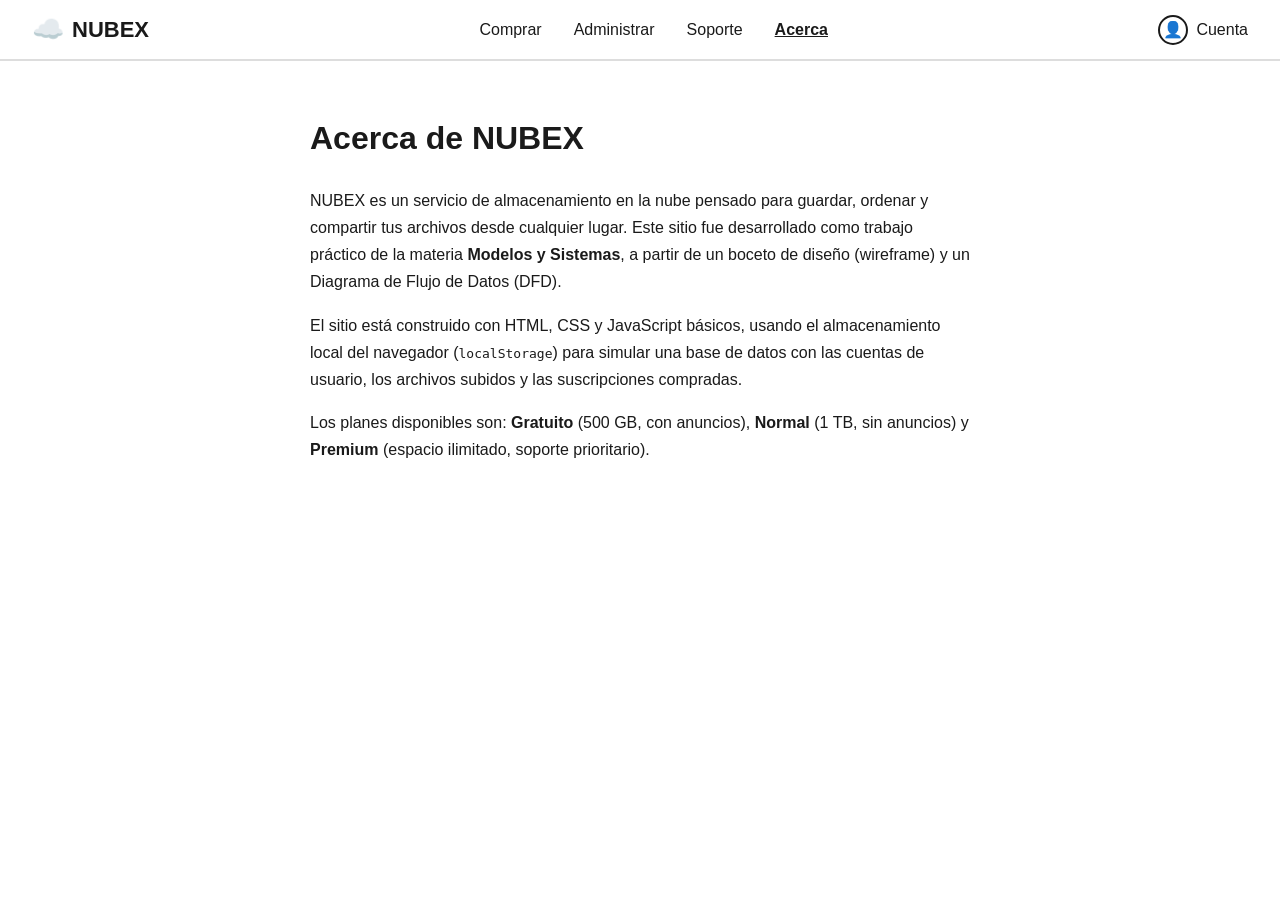
==== acerca.html @ f7675091 "Add files via upload" ====
<!DOCTYPE html>
<html lang="es">
<head>
  <meta charset="UTF-8">
  <title>NUBEX - Acerca de</title>
  <link rel="stylesheet" href="estilos.css">
</head>
<body>

  <div class="navbar">
    <a href="index.html" class="navbar-logo">
      <span class="icono-nube">☁️</span> NUBEX
    </a>
    <div class="navbar-links">
      <a href="comprar.html">Comprar</a>
      <a href="administrar.html">Administrar</a>
      <a href="soporte.html">Soporte</a>
      <a href="acerca.html" class="activo">Acerca</a>
    </div>
    <a href="login.html" class="navbar-cuenta">
      <span class="icono-usuario">👤</span> Cuenta
    </a>
  </div>

  <div class="acerca-contenedor">
    <h1>Acerca de NUBEX</h1>
    <p>
      NUBEX es un servicio de almacenamiento en la nube pensado para guardar,
      ordenar y compartir tus archivos desde cualquier lugar. Este sitio fue
      desarrollado como trabajo práctico de la materia <strong>Modelos y
      Sistemas</strong>, a partir de un boceto de diseño (wireframe) y un
      Diagrama de Flujo de Datos (DFD).
    </p>
    <p>
      El sitio está construido con HTML, CSS y JavaScript básicos, usando el
      almacenamiento local del navegador (<code>localStorage</code>) para
      simular una base de datos con las cuentas de usuario, los archivos
      subidos y las suscripciones compradas.
    </p>
    <p>
      Los planes disponibles son: <strong>Gratuito</strong> (500 GB, con
      anuncios), <strong>Normal</strong> (1 TB, sin anuncios) y
      <strong>Premium</strong> (espacio ilimitado, soporte prioritario).
    </p>
  </div>

  <script src="script.js"></script>
</body>
</html>
---- estilos.css ----
/* ==========================================================
   ESTILOS.CSS - Hoja de estilos de NUBEX
   ==========================================================
   Esta es la UNICA hoja de estilos, la usan todas las paginas.
   Arriba de todo estan las VARIABLES DE COLOR: si querés
   cambiar el color de fondo, de los bordes o de los botones
   de TODO el sitio, solo tenés que cambiar los valores aca. */

:root {
  /* --- Paleta de colores (variables CSS) --- */
  --color-fondo: #ffffff;          /* Fondo general de las paginas */
  --color-texto: #1a1a1a;          /* Color del texto principal */
  --color-borde: #1a1a1a;          /* Color de los bordes tipo "boceto" */
  --color-gris-suave: #f5f5f5;     /* Fondo suave para el menu lateral */
  --color-gris-linea: #dddddd;     /* Lineas divisorias suaves */
  --color-acento: #2f80ed;         /* Color de acento (links / foco) */
  --color-exito: #1e8e3e;          /* Verde para mensajes de exito */
  --color-error: #d93025;          /* Rojo para mensajes de error */

  /* --- Tipografia --- */
  --fuente-principal: 'Segoe UI', Arial, sans-serif;

  /* --- Bordes y espaciados reutilizables --- */
  --radio-borde: 10px;
  --grosor-borde: 2px;
}

/* Reset simple: hace que padding y border no sumen al tamaño total */
* {
  box-sizing: border-box;
}

body {
  margin: 0;
  font-family: var(--fuente-principal);
  background-color: var(--color-fondo);
  color: var(--color-texto);
}

a {
  color: inherit;
  text-decoration: none;
}

/* ==========================================================
   BARRA DE NAVEGACION SUPERIOR (se repite en varias paginas)
   ========================================================== */
.navbar {
  display: flex;
  align-items: center;
  justify-content: space-between;
  padding: 14px 32px;
  border-bottom: var(--grosor-borde) solid var(--color-gris-linea);
}

.navbar-logo {
  display: flex;
  align-items: center;
  gap: 8px;
  font-size: 22px;
  font-weight: bold;
}

.navbar-logo .icono-nube {
  font-size: 26px;
}

.navbar-links {
  display: flex;
  gap: 32px;
  font-size: 16px;
}

.navbar-links a.activo {
  font-weight: bold;
  text-decoration: underline;
}

.navbar-cuenta {
  display: flex;
  align-items: center;
  gap: 8px;
  font-size: 16px;
}

.navbar-cuenta .icono-usuario {
  border: var(--grosor-borde) solid var(--color-borde);
  border-radius: 50%;
  width: 30px;
  height: 30px;
  display: flex;
  align-items: center;
  justify-content: center;
}

/* ==========================================================
   PAGINA DE INICIO (index.html)
   ========================================================== */
.inicio-contenedor {
  display: flex;
  flex-direction: column;
  align-items: center;
  justify-content: center;
  text-align: center;
  padding: 60px 20px;
}

.inicio-nube {
  font-size: 110px;
  line-height: 1;
  margin-bottom: 10px;
}

.inicio-titulo {
  font-size: 64px;
  font-weight: 900;
  letter-spacing: 2px;
  margin: 10px 0 30px 0;
}

.inicio-botones {
  display: flex;
  gap: 18px;
  flex-wrap: wrap;
  justify-content: center;
}

/* ==========================================================
   BOTONES Y TARJETAS (estilo "boceto": bordes redondeados finos)
   ========================================================== */
.boton {
  border: var(--grosor-borde) solid var(--color-borde);
  border-radius: var(--radio-borde);
  background-color: var(--color-fondo);
  color: var(--color-texto);
  padding: 14px 26px;
  font-size: 16px;
  font-weight: bold;
  cursor: pointer;
  font-family: var(--fuente-principal);
}

.boton:hover {
  background-color: var(--color-gris-suave);
}

.boton-primario {
  background-color: var(--color-texto);
  color: var(--color-fondo);
  border-color: var(--color-texto);
}

.boton-primario:hover {
  opacity: 0.85;
}

.boton-chico {
  padding: 8px 14px;
  font-size: 13px;
  border-radius: 6px;
}

/* ==========================================================
   PAGINA "COMPRAR" - tarjetas de planes
   ========================================================== */
.planes-contenedor {
  display: flex;
  gap: 24px;
  justify-content: center;
  flex-wrap: wrap;
  padding: 50px 30px;
}

.plan-tarjeta {
  border: var(--grosor-borde) solid var(--color-borde);
  border-radius: var(--radio-borde);
  width: 280px;
  padding: 26px;
  display: flex;
  flex-direction: column;
}

.plan-tarjeta h2 {
  text-align: center;
  margin-top: 0;
}

.plan-tarjeta hr {
  border: none;
  border-top: 1px solid var(--color-gris-linea);
  margin: 10px 0 16px 0;
}

.plan-tarjeta ul {
  list-style: none;
  padding: 0;
  margin: 0 0 30px 0;
  flex-grow: 1;
}

.plan-tarjeta li {
  margin-bottom: 12px;
  padding-left: 16px;
  position: relative;
}

.plan-tarjeta li::before {
  content: "○";
  position: absolute;
  left: 0;
}

.plan-precio {
  text-align: center;
  font-weight: bold;
  font-size: 18px;
  border-top: 1px solid var(--color-gris-linea);
  padding-top: 16px;
}

.plan-tarjeta.seleccionado {
  border-color: var(--color-acento);
  border-width: 3px;
}

.pie-pagina {
  text-align: left;
  padding: 10px 30px;
  border-top: 1px solid var(--color-gris-linea);
  font-size: 13px;
  color: #777;
}

/* ==========================================================
   PAGINA "ADMINISTRAR" - panel de archivos
   ========================================================== */
.layout-admin {
  display: flex;
}

.menu-lateral {
  width: 250px;
  border-right: var(--grosor-borde) solid var(--color-gris-linea);
  padding: 20px 0;
  min-height: 80vh;
}

.menu-lateral-titulo {
  display: flex;
  align-items: center;
  gap: 10px;
  padding: 0 20px 20px 20px;
  font-weight: bold;
  font-size: 17px;
}

.menu-item {
  display: flex;
  align-items: center;
  gap: 12px;
  padding: 12px 20px;
  cursor: pointer;
  font-size: 15px;
}

.menu-item .punto {
  width: 10px;
  height: 10px;
  border: var(--grosor-borde) solid var(--color-borde);
  border-radius: 50%;
  flex-shrink: 0;
}

.menu-item.activo {
  border: var(--grosor-borde) solid var(--color-borde);
  border-radius: 20px;
  margin: 0 10px;
  font-weight: bold;
}

.menu-item.activo .punto {
  background-color: var(--color-texto);
}

.contenido-admin {
  flex-grow: 1;
  padding: 30px 40px;
}

.contenido-admin h1 {
  border-bottom: 1px solid var(--color-gris-linea);
  padding-bottom: 16px;
}

.zona-subida {
  border: 2px dashed var(--color-gris-linea);
  border-radius: var(--radio-borde);
  padding: 24px;
  text-align: center;
  margin-bottom: 24px;
  color: #777;
}

.fila-archivos {
  display: flex;
  flex-wrap: wrap;
  gap: 24px;
}

.archivo-tarjeta {
  width: 150px;
  border: var(--grosor-borde) solid var(--color-borde);
  border-radius: var(--radio-borde);
  padding: 14px;
  text-align: center;
  position: relative;
}

.archivo-tarjeta .archivo-icono {
  font-size: 40px;
  margin-bottom: 6px;
}

.archivo-tarjeta .archivo-tipo {
  font-weight: bold;
}

.archivo-tarjeta .archivo-nombre {
  font-size: 12px;
  border-top: 1px solid var(--color-gris-linea);
  margin-top: 10px;
  padding-top: 6px;
  overflow: hidden;
  text-overflow: ellipsis;
  white-space: nowrap;
}

.archivo-acciones {
  display: flex;
  justify-content: center;
  gap: 6px;
  margin-top: 8px;
}

.barra-espacio-contenedor {
  background-color: var(--color-gris-suave);
  border: 1px solid var(--color-gris-linea);
  border-radius: 20px;
  height: 18px;
  width: 100%;
  max-width: 400px;
  overflow: hidden;
  margin: 10px 0;
}

.barra-espacio-relleno {
  background-color: var(--color-acento);
  height: 100%;
}

/* ==========================================================
   FORMULARIOS (login, registro, pago, soporte)
   ========================================================== */
.formulario-contenedor {
  max-width: 420px;
  margin: 50px auto;
  padding: 30px;
  border: var(--grosor-borde) solid var(--color-borde);
  border-radius: var(--radio-borde);
}

.formulario-contenedor h1 {
  text-align: center;
  margin-top: 0;
}

.campo-formulario {
  margin-bottom: 16px;
}

.campo-formulario label {
  display: block;
  font-size: 14px;
  font-weight: bold;
  margin-bottom: 6px;
}

.campo-formulario input,
.campo-formulario textarea,
.campo-formulario select {
  width: 100%;
  padding: 10px;
  border: 1px solid var(--color-gris-linea);
  border-radius: 6px;
  font-family: var(--fuente-principal);
  font-size: 14px;
}

.formulario-contenedor .boton {
  width: 100%;
  margin-top: 10px;
}

.mensaje {
  padding: 10px 14px;
  border-radius: 6px;
  font-size: 14px;
  margin-bottom: 16px;
  display: none; /* JS lo muestra cuando hace falta */
}

.mensaje.mostrar {
  display: block;
}

.mensaje.exito {
  background-color: #e6f4ea;
  color: var(--color-exito);
  border: 1px solid var(--color-exito);
}

.mensaje.error {
  background-color: #fce8e6;
  color: var(--color-error);
  border: 1px solid var(--color-error);
}

.enlace-secundario {
  text-align: center;
  margin-top: 14px;
  font-size: 14px;
}

.enlace-secundario a {
  font-weight: bold;
  text-decoration: underline;
}

/* Fila con dos campos lado a lado (usado en pago.html) */
.fila-doble {
  display: flex;
  gap: 12px;
}

.fila-doble .campo-formulario {
  flex: 1;
}

/* ==========================================================
   PAGINA "ACERCA"
   ========================================================== */
.acerca-contenedor {
  max-width: 700px;
  margin: 50px auto;
  padding: 0 20px;
  line-height: 1.7;
}

/* ==========================================================
   RESPONSIVE: pantallas chicas (celulares)
   ========================================================== */
@media (max-width: 700px) {
  .navbar {
    flex-wrap: wrap;
    gap: 10px;
  }
  .navbar-links {
    gap: 16px;
    order: 3;
    width: 100%;
    justify-content: center;
  }
  .layout-admin {
    flex-direction: column;
  }
  .menu-lateral {
    width: 100%;
    min-height: auto;
    border-right: none;
    border-bottom: var(--grosor-borde) solid var(--color-gris-linea);
  }
  .inicio-titulo {
    font-size: 40px;
  }
}
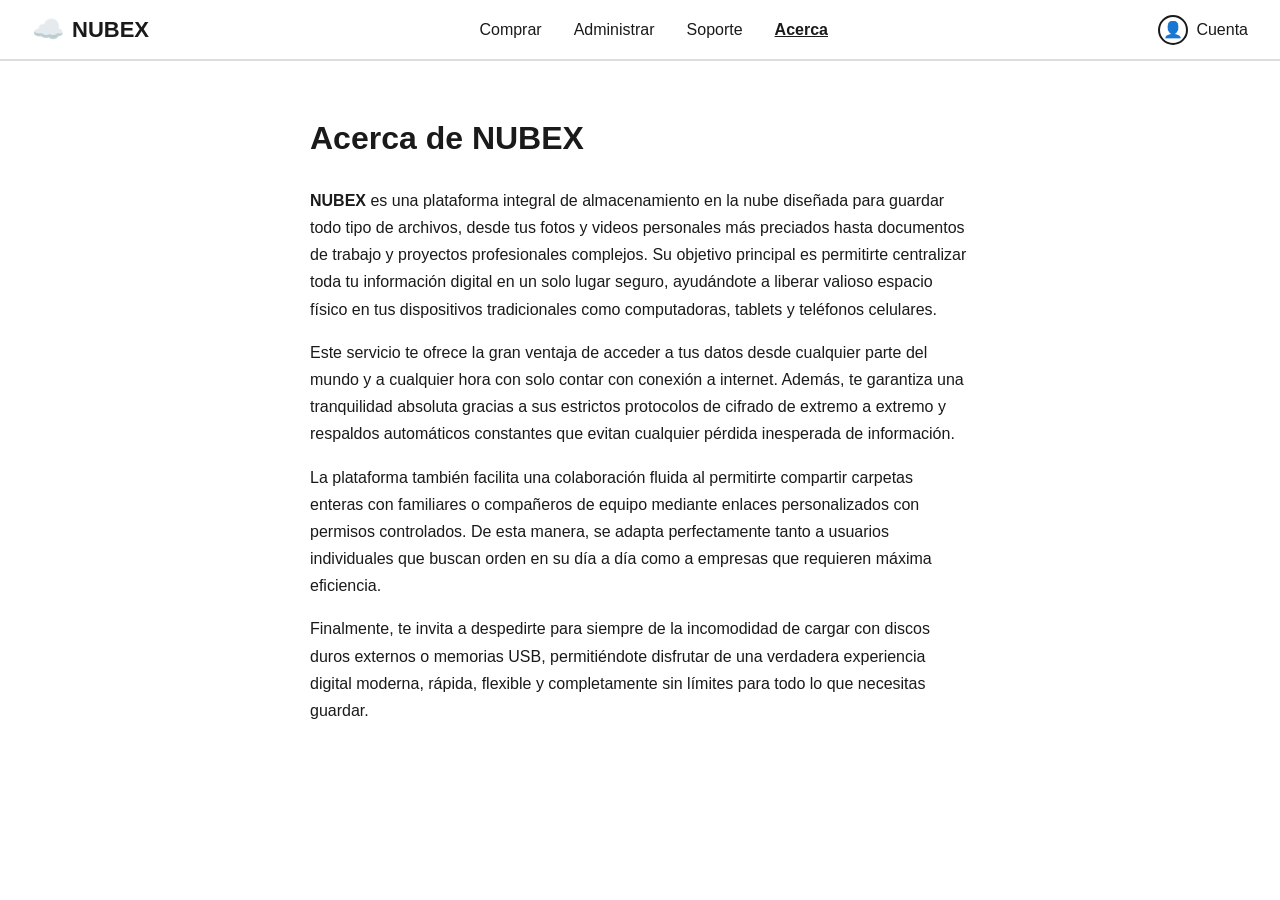
==== commit 823526c9: "Cambie lo hecho por claudio y puse un testo en acerca escrito por mi 67" ====
--- a/acerca.html
+++ b/acerca.html
@@ -25,22 +25,16 @@
   <div class="acerca-contenedor">
     <h1>Acerca de NUBEX</h1>
     <p>
-      NUBEX es un servicio de almacenamiento en la nube pensado para guardar,
-      ordenar y compartir tus archivos desde cualquier lugar. Este sitio fue
-      desarrollado como trabajo práctico de la materia <strong>Modelos y
-      Sistemas</strong>, a partir de un boceto de diseño (wireframe) y un
-      Diagrama de Flujo de Datos (DFD).
+      <strong>NUBEX </strong>es una plataforma integral de almacenamiento en la nube diseñada para guardar todo tipo de archivos, desde tus fotos y videos personales más preciados hasta documentos de trabajo y proyectos profesionales complejos. Su objetivo principal es permitirte centralizar toda tu información digital en un solo lugar seguro, ayudándote a liberar valioso espacio físico en tus dispositivos tradicionales como computadoras, tablets y teléfonos celulares.
     </p>
     <p>
-      El sitio está construido con HTML, CSS y JavaScript básicos, usando el
-      almacenamiento local del navegador (<code>localStorage</code>) para
-      simular una base de datos con las cuentas de usuario, los archivos
-      subidos y las suscripciones compradas.
+      Este servicio te ofrece la gran ventaja de acceder a tus datos desde cualquier parte del mundo y a cualquier hora con solo contar con conexión a internet. Además, te garantiza una tranquilidad absoluta gracias a sus estrictos protocolos de cifrado de extremo a extremo y respaldos automáticos constantes que evitan cualquier pérdida inesperada de información.
     </p>
     <p>
-      Los planes disponibles son: <strong>Gratuito</strong> (500 GB, con
-      anuncios), <strong>Normal</strong> (1 TB, sin anuncios) y
-      <strong>Premium</strong> (espacio ilimitado, soporte prioritario).
+      La plataforma también facilita una colaboración fluida al permitirte compartir carpetas enteras con familiares o compañeros de equipo mediante enlaces personalizados con permisos controlados. De esta manera, se adapta perfectamente tanto a usuarios individuales que buscan orden en su día a día como a empresas que requieren máxima eficiencia.
+    </p>
+    <p>
+      Finalmente, te invita a despedirte para siempre de la incomodidad de cargar con discos duros externos o memorias USB, permitiéndote disfrutar de una verdadera experiencia digital moderna, rápida, flexible y completamente sin límites para todo lo que necesitas guardar.
     </p>
   </div>
 
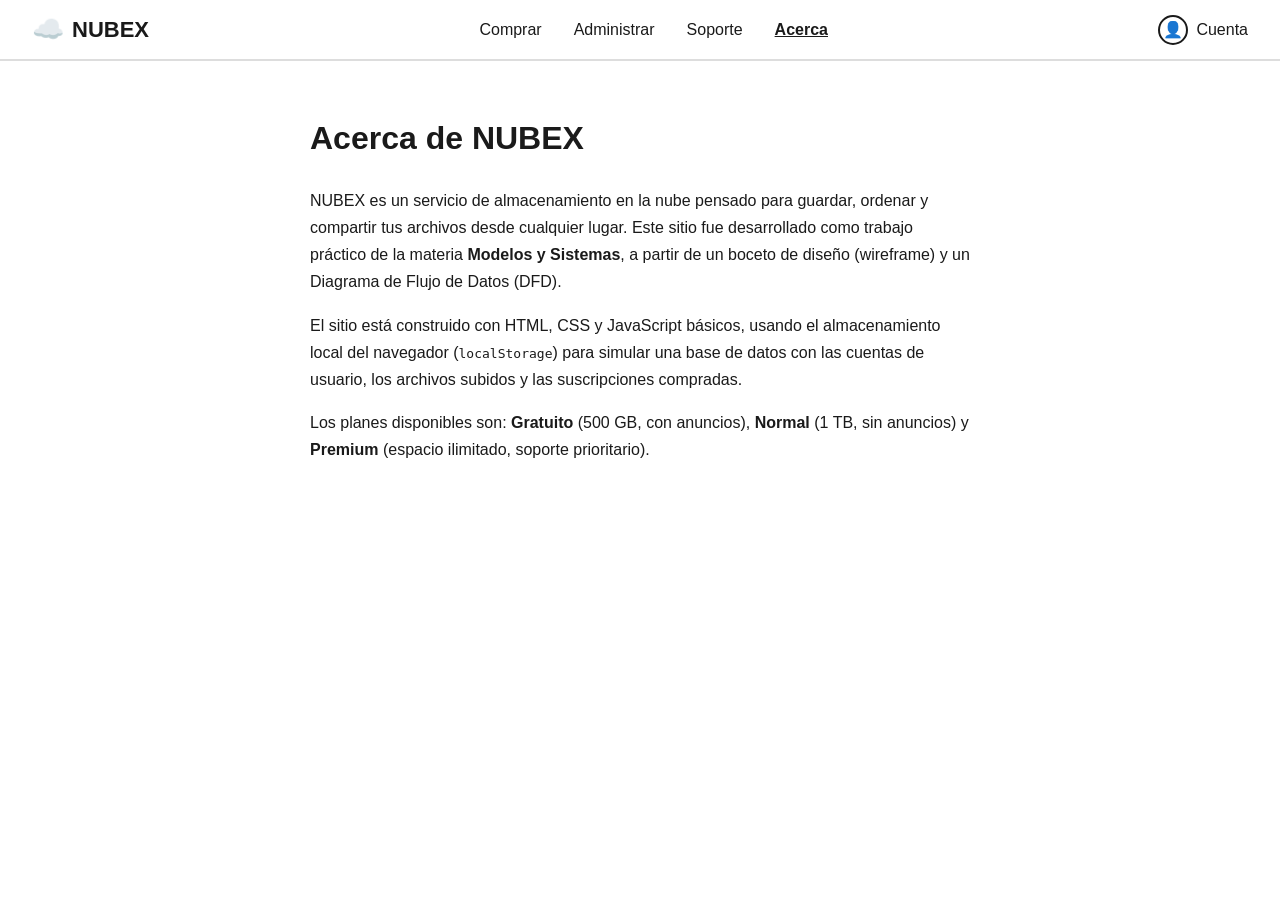
==== commit 5ef45a5e: "hicimos algunos cambios en la pagina acerca de" ====
--- a/acerca.html
+++ b/acerca.html
@@ -1,43 +1,50 @@
-<!DOCTYPE html>
-<html lang="es">
-<head>
-  <meta charset="UTF-8">
-  <title>NUBEX - Acerca de</title>
-  <link rel="stylesheet" href="estilos.css">
-</head>
-<body>
+  <!DOCTYPE html>
+  <html lang="es">
+  <head>
+    <meta charset="UTF-8">
+    <title>NUBEX - Acerca de</title>
+    <link rel="stylesheet" href="estilos.css">
+  </head>
+  <body>
 
-  <div class="navbar">
-    <a href="index.html" class="navbar-logo">
-      <span class="icono-nube">☁️</span> NUBEX
-    </a>
-    <div class="navbar-links">
-      <a href="comprar.html">Comprar</a>
-      <a href="administrar.html">Administrar</a>
-      <a href="soporte.html">Soporte</a>
-      <a href="acerca.html" class="activo">Acerca</a>
+    <div class="navbar">
+      <a href="index.html" class="navbar-logo">
+        <span class="icono-nube">☁️</span> NUBEX
+      </a>
+      <div class="navbar-links">
+        <a href="comprar.html">Comprar</a>
+        <a href="administrar.html">Administrar</a>
+        <a href="soporte.html">Soporte</a>
+        <a href="acerca.html" class="activo">Acerca</a>
+      </div>
+      <a href="login.html" class="navbar-cuenta">
+        <span class="icono-usuario">👤</span> Cuenta
+      </a>
     </div>
-    <a href="login.html" class="navbar-cuenta">
-      <span class="icono-usuario">👤</span> Cuenta
-    </a>
-  </div>
 
-  <div class="acerca-contenedor">
-    <h1>Acerca de NUBEX</h1>
-    <p>
-      <strong>NUBEX </strong>es una plataforma integral de almacenamiento en la nube diseñada para guardar todo tipo de archivos, desde tus fotos y videos personales más preciados hasta documentos de trabajo y proyectos profesionales complejos. Su objetivo principal es permitirte centralizar toda tu información digital en un solo lugar seguro, ayudándote a liberar valioso espacio físico en tus dispositivos tradicionales como computadoras, tablets y teléfonos celulares.
-    </p>
-    <p>
-      Este servicio te ofrece la gran ventaja de acceder a tus datos desde cualquier parte del mundo y a cualquier hora con solo contar con conexión a internet. Además, te garantiza una tranquilidad absoluta gracias a sus estrictos protocolos de cifrado de extremo a extremo y respaldos automáticos constantes que evitan cualquier pérdida inesperada de información.
-    </p>
-    <p>
-      La plataforma también facilita una colaboración fluida al permitirte compartir carpetas enteras con familiares o compañeros de equipo mediante enlaces personalizados con permisos controlados. De esta manera, se adapta perfectamente tanto a usuarios individuales que buscan orden en su día a día como a empresas que requieren máxima eficiencia.
-    </p>
-    <p>
-      Finalmente, te invita a despedirte para siempre de la incomodidad de cargar con discos duros externos o memorias USB, permitiéndote disfrutar de una verdadera experiencia digital moderna, rápida, flexible y completamente sin límites para todo lo que necesitas guardar.
-    </p>
-  </div>
+    <div class="acerca-contenedor">
+      <h1>Acerca de NUBEX</h1>
+      <p>
+        NUBEX es un servicio de almacenamiento en la nube pensado para guardar,
+        ordenar y compartir tus archivos desde cualquier lugar. Este sitio fue
+        desarrollado como trabajo práctico de la materia <strong>Modelos y
+        Sistemas</strong>, a partir de un boceto de diseño (wireframe) y un
+        Diagrama de Flujo de Datos (DFD).
+      </p>
+      <p>
+        El sitio está construido con HTML, CSS y JavaScript básicos, usando el
+        almacenamiento local del navegador (<code>localStorage</code>) para
+        simular una base de datos con las cuentas de usuario, los archivos
+        subidos y las suscripciones compradas.
+      </p>
+      <p>
+        Los planes disponibles son: <strong>Gratuito</strong> (500 GB, con
+        anuncios), <strong>Normal</strong> (1 TB, sin anuncios) y
+        <strong>Premium</strong> (espacio ilimitado, soporte prioritario).
+      </p>
+    </div>
 
-  <script src="script.js"></script>
-</body>
-</html>
+    <script src="script.js"></script>
+  </body>
+  </html>
+
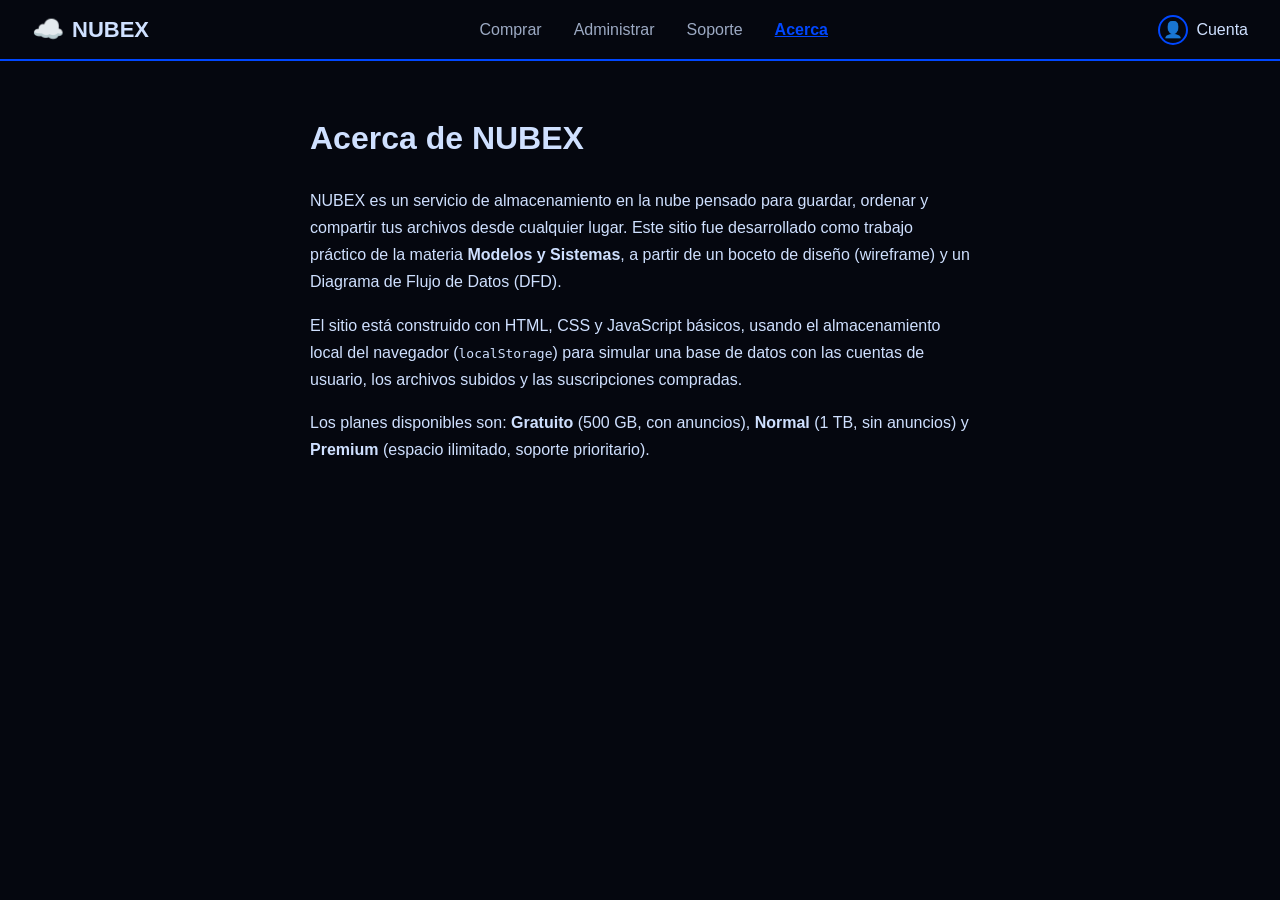
==== commit ea6cd0dd: "Update acerca.html polo" ====
--- a/acerca.html
+++ b/acerca.html
@@ -2,7 +2,7 @@
   <html lang="es">
   <head>
     <meta charset="UTF-8">
-    <title>NUBEX - Acerca de</title>
+    <title>NUBEX - Acerca </title>
     <link rel="stylesheet" href="estilos.css">
   </head>
   <body>
--- a/estilos.css
+++ b/estilos.css
@@ -6,16 +6,384 @@
    cambiar el color de fondo, de los bordes o de los botones
    de TODO el sitio, solo tenés que cambiar los valores aca. */
 
+/* ==========================================================
+   ⭐⭐⭐ CAMBIOS NUEVOS (todo el sitio en azul y negro, sin blanco)
+   ==========================================================
+   Antes solo algunas secciones (navbar, hero, franja de planes,
+   pie de página) tenían fondo oscuro; el resto del sitio seguía
+   siendo blanco (tarjetas, formularios, panel de Administrar).
+
+   Ahora --color-fondo (la variable que define el fondo general
+   de TODAS las páginas) pasó de blanco a el mismo negro-azulado
+   que ya usaban esas secciones, así que se propaga solo a todo
+   el sitio: portada, comprar, administrar, login, registro, pago,
+   soporte y acerca.
+
+   Además:
+   - --color-borde ahora es azul (antes era casi negro), así que
+     todos los bordes tipo "boceto" (botones, tarjetas de planes,
+     tarjetas de archivos, el formulario) quedaron en azul.
+   - Los textos grises (#666/#777/#999) se reemplazaron por
+     --color-texto-mutado, un celeste apagado que se lee bien
+     sobre el fondo oscuro.
+   - Los campos de formulario (input/textarea/select) ahora tienen
+     fondo oscuro explícito, porque si no el navegador los pinta
+     blancos por defecto.
+   - El texto del botón primario es negro (no blanco) sobre fondo
+     azul, para no salirse de la paleta.
+   - Los mensajes de éxito/error ya no tienen fondo claro: ahora
+     son oscuros con el borde y el texto en verde/rojo.
+   ========================================================== */
+
+/* ==========================================================
+   ⭐⭐ CAMBIOS NUEVOS (tema azul y negro para todo el sitio)
+   ==========================================================
+   Le di una paleta azul/negro mas llamativa a TODO el sitio
+   (no solo a index.html), porque todas las paginas comparten
+   este mismo archivo de estilos. Los cambios fueron:
+
+   1) Variables de color en :root:
+      - --color-acento pasó de un celeste suave (#2f80ed) a un
+        azul mas fuerte y saturado (#0047FF).
+      - Se agregaron --color-oscuro (#05070f, casi negro con
+        tinte azul) y --color-texto-claro (para texto legible
+        arriba de fondos oscuros).
+      Como el resto del sitio ya usaba estas variables en
+      bordes, botones y barras, el cambio se propaga solo a
+      todas las paginas.
+
+   2) Secciones puntuales que pasé a fondo oscuro (negro) con
+      detalles en azul, para que el contraste sea mas fuerte:
+      - .navbar (la barra de arriba, en TODAS las paginas)
+      - .inicio-contenedor (el "hero" de la portada)
+      - .franja-planes y .cta-final (en la landing)
+      - .pie-pagina-landing (el pie de página nuevo)
+
+   3) Los botones primarios (.boton-primario) ahora son azules
+      en vez de negros, para que resalten como llamado a la
+      accion en todo el sitio (comprar, pagar, crear cuenta, etc).
+
+   Cada cambio puntual está marcado en el lugar donde ocurre
+   con un comentario "⭐ AZUL/NEGRO".
+   ========================================================== */
+
+/* ==========================================================
+   ⭐ CAMBIOS NUEVOS (landing page de index.html)
+   ==========================================================
+   Todo lo que sigue en este bloque son clases NUEVAS que
+   agregué para convertir index.html en una landing page
+   completa (antes solo tenía la nube, el título y 4 botones).
+   Reutilizan las mismas variables de color y el mismo estilo
+   "boceto" (bordes finos, esquinas redondeadas) que ya tenía
+   el resto del sitio, no inventé una paleta nueva.
+
+   Secciones que se agregaron a index.html:
+   1) .franja-confianza      -> mini estadísticas debajo del hero
+   2) .seccion-landing       -> contenedor genérico con título + bajada
+   3) .pasos-contenedor      -> "Cómo funciona" en 3 pasos numerados
+   4) .beneficios-contenedor -> 3 tarjetas (Guardar / Ordenar / Compartir)
+   5) .franja-planes         -> resumen chico de los 3 planes + botón
+   6) .cta-final             -> franja de cierre con llamado a la acción
+   7) .pie-pagina-landing    -> pie de página con columnas de links
+   ========================================================== */
+
+.franja-confianza {
+  display: flex;
+  justify-content: center;
+  align-items: center;   /* centra verticalmente los items entre sí */
+  gap: 60px;
+  flex-wrap: wrap;
+  width: 100%;
+  margin: 0 auto;
+  padding: 0 20px 60px 20px;
+  text-align: center;
+}
+
+.franja-confianza .dato {
+  display: flex;
+  flex-direction: column;
+  align-items: center;   /* centra número y etiqueta dentro de cada dato */
+}
+
+.franja-confianza .dato-numero {
+  font-size: 30px;
+  font-weight: 900;
+}
+
+.franja-confianza .dato-etiqueta {
+  font-size: 13px;
+  color: var(--color-texto-mutado);
+  margin-top: 4px;
+}
+
+.seccion-landing {
+  max-width: 900px;
+  margin: 0 auto;
+  padding: 70px 24px;
+  border-top: 1px solid var(--color-gris-linea);
+}
+
+.seccion-landing-titulo {
+  text-align: center;
+  margin-bottom: 46px;
+}
+
+.seccion-landing-titulo h2 {
+  font-size: 32px;
+  margin: 0 0 10px 0;
+}
+
+.seccion-landing-titulo p {
+  color: var(--color-texto-mutado);
+  margin: 0;
+}
+
+/* --- Cómo funciona: pasos numerados (es una secuencia real, 1-2-3) --- */
+.pasos-contenedor {
+  display: flex;
+  gap: 30px;
+  flex-wrap: wrap;
+  justify-content: center;
+}
+
+.paso {
+  flex: 1;
+  min-width: 220px;
+  text-align: center;
+}
+
+/* ⭐ AZUL/NEGRO: circulo de cada paso en azul llamativo */
+.paso-numero {
+  width: 44px;
+  height: 44px;
+  margin: 0 auto 16px auto;
+  border: var(--grosor-borde) solid var(--color-acento);
+  color: var(--color-acento);
+  border-radius: 50%;
+  display: flex;
+  align-items: center;
+  justify-content: center;
+  font-weight: bold;
+  font-size: 18px;
+}
+
+.paso h3 {
+  margin: 0 0 8px 0;
+  font-size: 17px;
+}
+
+.paso p {
+  color: var(--color-texto-mutado);
+  font-size: 14px;
+  line-height: 1.6;
+  margin: 0;
+}
+
+/* --- Beneficios: 3 tarjetas parejas --- */
+.beneficios-contenedor {
+  display: flex;
+  gap: 24px;
+  flex-wrap: wrap;
+  justify-content: center;
+}
+
+.beneficio-tarjeta {
+  flex: 1;
+  min-width: 230px;
+  border: var(--grosor-borde) solid var(--color-borde);
+  border-radius: var(--radio-borde);
+  padding: 26px;
+}
+
+.beneficio-tarjeta .beneficio-icono {
+  font-size: 30px;
+  margin-bottom: 12px;
+}
+
+.beneficio-tarjeta h3 {
+  margin: 0 0 8px 0;
+  font-size: 17px;
+}
+
+.beneficio-tarjeta p {
+  color: var(--color-texto-mutado);
+  font-size: 14px;
+  line-height: 1.6;
+  margin: 0;
+}
+
+/* --- Franja de planes: version resumida de comprar.html ---
+   ⭐ AZUL/NEGRO: fondo oscuro para que contraste con el resto */
+.franja-planes {
+  background-color: var(--color-oscuro);
+  color: var(--color-texto-claro);
+  padding: 70px 24px;
+}
+
+.franja-planes .seccion-landing-titulo p {
+  color: var(--color-texto-mutado);
+}
+
+.franja-planes-tarjetas {
+  max-width: 900px;
+  margin: 0 auto;
+  display: flex;
+  gap: 20px;
+  flex-wrap: wrap;
+  justify-content: center;
+}
+
+.plan-mini {
+  background-color: var(--color-oscuro);
+  flex: 1;
+  min-width: 220px;
+  border: var(--grosor-borde) solid var(--color-gris-linea);
+  border-radius: var(--radio-borde);
+  padding: 22px;
+  text-align: center;
+  color: var(--color-texto-claro);
+}
+
+.plan-mini.destacado {
+  border-color: var(--color-acento);
+  border-width: 3px;
+  background-color: #0b1130;
+}
+
+.plan-mini h3 {
+  margin: 0 0 6px 0;
+}
+
+.plan-mini .plan-mini-precio {
+  font-weight: bold;
+  font-size: 20px;
+  margin-bottom: 10px;
+  color: var(--color-acento); /* ⭐ AZUL/NEGRO */
+}
+
+.plan-mini .plan-mini-detalle {
+  color: var(--color-texto-mutado);
+  font-size: 13px;
+  margin-bottom: 16px;
+}
+
+.franja-planes-cta {
+  text-align: center;
+  margin-top: 34px;
+}
+
+/* --- Cierre con llamado a la accion ---
+   ⭐ AZUL/NEGRO: fondo negro, titulo en azul */
+.cta-final {
+  text-align: center;
+  padding: 90px 24px;
+  background-color: var(--color-oscuro);
+  color: var(--color-texto-claro);
+}
+
+.cta-final h2 {
+  font-size: 30px;
+  margin: 0 0 12px 0;
+  color: var(--color-acento);
+}
+
+.cta-final p {
+  color: var(--color-texto-mutado);
+  margin: 0 0 28px 0;
+}
+
+/* --- Pie de pagina de la landing (mas completo que .pie-pagina) ---
+   ⭐ AZUL/NEGRO: pie de pagina oscuro, en linea con navbar y hero */
+.pie-pagina-landing {
+  background-color: var(--color-oscuro);
+  color: var(--color-texto-claro);
+  border-top: 2px solid var(--color-acento);
+  padding: 40px 32px 26px 32px;
+}
+
+.pie-pagina-landing .navbar-logo {
+  color: var(--color-texto-claro);
+}
+
+.pie-pagina-landing-columnas {
+  max-width: 900px;
+  margin: 0 auto;
+  display: flex;
+  gap: 40px;
+  flex-wrap: wrap;
+  justify-content: space-between;
+}
+
+.pie-pagina-landing-marca {
+  max-width: 260px;
+}
+
+.pie-pagina-landing-marca .navbar-logo {
+  margin-bottom: 10px;
+}
+
+.pie-pagina-landing-marca p {
+  color: var(--color-texto-mutado);
+  font-size: 13px;
+  line-height: 1.6;
+}
+
+.pie-pagina-landing-links h4 {
+  font-size: 13px;
+  margin: 0 0 12px 0;
+  color: var(--color-acento);
+}
+
+.pie-pagina-landing-links a {
+  display: block;
+  font-size: 13px;
+  color: var(--color-texto-mutado);
+  margin-bottom: 8px;
+}
+
+.pie-pagina-landing-links a:hover {
+  color: var(--color-acento);
+}
+
+.pie-pagina-landing-copy {
+  max-width: 900px;
+  margin: 30px auto 0 auto;
+  padding-top: 18px;
+  border-top: 1px solid var(--color-gris-linea);
+  font-size: 12px;
+  color: var(--color-texto-mutado);
+}
+
+@media (max-width: 700px) {
+  .pasos-contenedor,
+  .beneficios-contenedor {
+    flex-direction: column;
+  }
+}
+/* ================== FIN DE CAMBIOS NUEVOS ================== */
+
 :root {
-  /* --- Paleta de colores (variables CSS) --- */
-  --color-fondo: #ffffff;          /* Fondo general de las paginas */
-  --color-texto: #1a1a1a;          /* Color del texto principal */
-  --color-borde: #1a1a1a;          /* Color de los bordes tipo "boceto" */
-  --color-gris-suave: #f5f5f5;     /* Fondo suave para el menu lateral */
-  --color-gris-linea: #dddddd;     /* Lineas divisorias suaves */
-  --color-acento: #2f80ed;         /* Color de acento (links / foco) */
-  --color-exito: #1e8e3e;          /* Verde para mensajes de exito */
-  --color-error: #d93025;          /* Rojo para mensajes de error */
+  /* --- Paleta de colores (variables CSS) ---
+     ⭐⭐ AZUL/NEGRO TOTAL: ahora TODO el sitio usa esta misma paleta
+     de azul y negro. --color-fondo ya no es blanco, es el mismo
+     negro-azulado que antes solo usaban la navbar y el hero, asi
+     que se propaga automáticamente a cada página y cada componente
+     que use estas variables. */
+  --color-fondo: #05070f;          /* Fondo general de las paginas (antes blanco) */
+  --color-texto: #cfe0ff;          /* Texto principal, celeste claro (antes casi negro) */
+  --color-borde: var(--color-acento); /* Bordes tipo "boceto", ahora en azul (antes negro) */
+  --color-gris-suave: #0b0e1c;     /* Panel/franja un poco mas clara que el fondo, sigue siendo oscura */
+  --color-gris-linea: #232a45;     /* Lineas divisorias, azul oscuro visible sobre el fondo negro */
+  --color-acento: #0047ff;         /* Azul fuerte y llamativo */
+  --color-texto-mutado: #8b96c2;   /* Texto secundario/gris claro con tinte azul (reemplaza los grises #666/#777/#999) */
+  --color-exito: #2ecc71;          /* Verde para mensajes de exito (aclarado para verse sobre fondo oscuro) */
+  --color-error: #ff5c4d;          /* Rojo para mensajes de error (aclarado para verse sobre fondo oscuro) */
+
+  /* Fondo oscuro y texto claro reutilizados en secciones puntuales
+     (ahora son iguales al fondo general, pero se dejan las
+     variables para no romper nada que las referencie) */
+  --color-oscuro: #05070f;
+  --color-texto-claro: #cfe0ff;
 
   /* --- Tipografia --- */
   --fuente-principal: 'Segoe UI', Arial, sans-serif;
@@ -45,12 +413,16 @@
 /* ==========================================================
    BARRA DE NAVEGACION SUPERIOR (se repite en varias paginas)
    ========================================================== */
+/* ⭐ AZUL/NEGRO: la navbar ahora es de fondo negro-azulado en TODAS
+   las paginas, con el texto en claro y el link activo en azul */
 .navbar {
   display: flex;
   align-items: center;
   justify-content: space-between;
   padding: 14px 32px;
-  border-bottom: var(--grosor-borde) solid var(--color-gris-linea);
+  background-color: var(--color-oscuro);
+  color: var(--color-texto-claro);
+  border-bottom: var(--grosor-borde) solid var(--color-acento);
 }
 
 .navbar-logo {
@@ -59,6 +431,7 @@
   gap: 8px;
   font-size: 22px;
   font-weight: bold;
+  color: var(--color-texto-claro);
 }
 
 .navbar-logo .icono-nube {
@@ -71,9 +444,21 @@
   font-size: 16px;
 }
 
+.navbar-links a {
+  color: var(--color-texto-claro);
+  opacity: 0.75;
+}
+
+.navbar-links a:hover {
+  opacity: 1;
+}
+
 .navbar-links a.activo {
   font-weight: bold;
   text-decoration: underline;
+  text-decoration-color: var(--color-acento);
+  color: var(--color-acento);
+  opacity: 1;
 }
 
 .navbar-cuenta {
@@ -81,10 +466,12 @@
   align-items: center;
   gap: 8px;
   font-size: 16px;
+  color: var(--color-texto-claro);
 }
 
 .navbar-cuenta .icono-usuario {
-  border: var(--grosor-borde) solid var(--color-borde);
+  border: var(--grosor-borde) solid var(--color-acento);
+  color: var(--color-acento);
   border-radius: 50%;
   width: 30px;
   height: 30px;
@@ -96,13 +483,26 @@
 /* ==========================================================
    PAGINA DE INICIO (index.html)
    ========================================================== */
+/* ⭐ AZUL/NEGRO: hero de la portada con fondo negro-azulado */
 .inicio-contenedor {
   display: flex;
   flex-direction: column;
   align-items: center;
   justify-content: center;
   text-align: center;
-  padding: 60px 20px;
+  padding: 90px 20px;
+  background-color: var(--color-oscuro);
+  color: var(--color-texto-claro);
+}
+
+.inicio-contenedor .boton {
+  background-color: transparent;
+  color: var(--color-texto-claro);
+  border-color: var(--color-texto-claro);
+}
+
+.inicio-contenedor .boton:hover {
+  background-color: rgba(242, 244, 255, 0.1);
 }
 
 .inicio-nube {
@@ -116,6 +516,7 @@
   font-weight: 900;
   letter-spacing: 2px;
   margin: 10px 0 30px 0;
+  color: var(--color-acento); /* ⭐ AZUL/NEGRO: titulo en azul sobre el fondo oscuro */
 }
 
 .inicio-botones {
@@ -144,10 +545,14 @@
   background-color: var(--color-gris-suave);
 }
 
+/* ⭐ AZUL/NEGRO: los botones primarios ahora son azules en todo el sitio
+   (antes eran negros), para que destaquen como llamado a la accion.
+   El texto es negro (no blanco) para no salirse de la paleta azul/negro. */
 .boton-primario {
-  background-color: var(--color-texto);
-  color: var(--color-fondo);
-  border-color: var(--color-texto);
+  background-color: var(--color-acento);
+  color: var(--color-oscuro);
+  border-color: var(--color-acento);
+  font-weight: 900;
 }
 
 .boton-primario:hover {
@@ -228,7 +633,7 @@
   padding: 10px 30px;
   border-top: 1px solid var(--color-gris-linea);
   font-size: 13px;
-  color: #777;
+  color: var(--color-texto-mutado);
 }
 
 /* ==========================================================
@@ -271,15 +676,18 @@
   flex-shrink: 0;
 }
 
+/* ⭐ AZUL/NEGRO: item activo del menu lateral en azul */
 .menu-item.activo {
-  border: var(--grosor-borde) solid var(--color-borde);
+  border: var(--grosor-borde) solid var(--color-acento);
   border-radius: 20px;
   margin: 0 10px;
   font-weight: bold;
+  color: var(--color-acento);
 }
 
 .menu-item.activo .punto {
-  background-color: var(--color-texto);
+  background-color: var(--color-acento);
+  border-color: var(--color-acento);
 }
 
 .contenido-admin {
@@ -298,7 +706,7 @@
   padding: 24px;
   text-align: center;
   margin-bottom: 24px;
-  color: #777;
+  color: var(--color-texto-mutado);
 }
 
 .fila-archivos {
@@ -365,6 +773,7 @@
   max-width: 420px;
   margin: 50px auto;
   padding: 30px;
+  background-color: var(--color-gris-suave); /* ⭐ AZUL/NEGRO: panel un poco mas claro que el fondo */
   border: var(--grosor-borde) solid var(--color-borde);
   border-radius: var(--radio-borde);
 }
@@ -390,10 +799,49 @@
 .campo-formulario select {
   width: 100%;
   padding: 10px;
+  background-color: var(--color-fondo); /* ⭐ AZUL/NEGRO: sin esto, el navegador pinta el campo blanco */
+  color: var(--color-texto);
   border: 1px solid var(--color-gris-linea);
   border-radius: 6px;
   font-family: var(--fuente-principal);
   font-size: 14px;
+}
+
+.campo-formulario input:focus,
+.campo-formulario textarea:focus,
+.campo-formulario select:focus {
+  outline: none;
+  border-color: var(--color-acento);
+}
+
+/* ==========================================================
+   AVISOS DE CAMPOS INVALIDOS (reemplazan el globito nativo
+   del navegador por algo con la estetica del sitio)
+   ========================================================== */
+.campo-formulario input.campo-invalido,
+.campo-formulario textarea.campo-invalido,
+.campo-formulario select.campo-invalido {
+  border-color: var(--color-error);
+}
+
+.campo-formulario input.campo-invalido:focus,
+.campo-formulario textarea.campo-invalido:focus,
+.campo-formulario select.campo-invalido:focus {
+  border-color: var(--color-error);
+}
+
+/* Apagamos el resaltado rojo que pone Chrome/Firefox por defecto
+   en los campos marcados como "required" o con "pattern" */
+.campo-formulario input:invalid,
+.campo-formulario textarea:invalid,
+.campo-formulario select:invalid {
+  box-shadow: none;
+}
+
+.error-campo {
+  color: var(--color-error);
+  font-size: 12px;
+  margin-top: 6px;
 }
 
 .formulario-contenedor .boton {
@@ -414,13 +862,13 @@
 }
 
 .mensaje.exito {
-  background-color: #e6f4ea;
+  background-color: #0d2a1a; /* ⭐ AZUL/NEGRO: fondo oscuro en vez del verde claro */
   color: var(--color-exito);
   border: 1px solid var(--color-exito);
 }
 
 .mensaje.error {
-  background-color: #fce8e6;
+  background-color: #2a0f0d; /* ⭐ AZUL/NEGRO: fondo oscuro en vez del rojo claro */
   color: var(--color-error);
   border: 1px solid var(--color-error);
 }
@@ -434,6 +882,7 @@
 .enlace-secundario a {
   font-weight: bold;
   text-decoration: underline;
+  color: var(--color-acento); /* ⭐ AZUL/NEGRO */
 }
 
 /* Fila con dos campos lado a lado (usado en pago.html) */
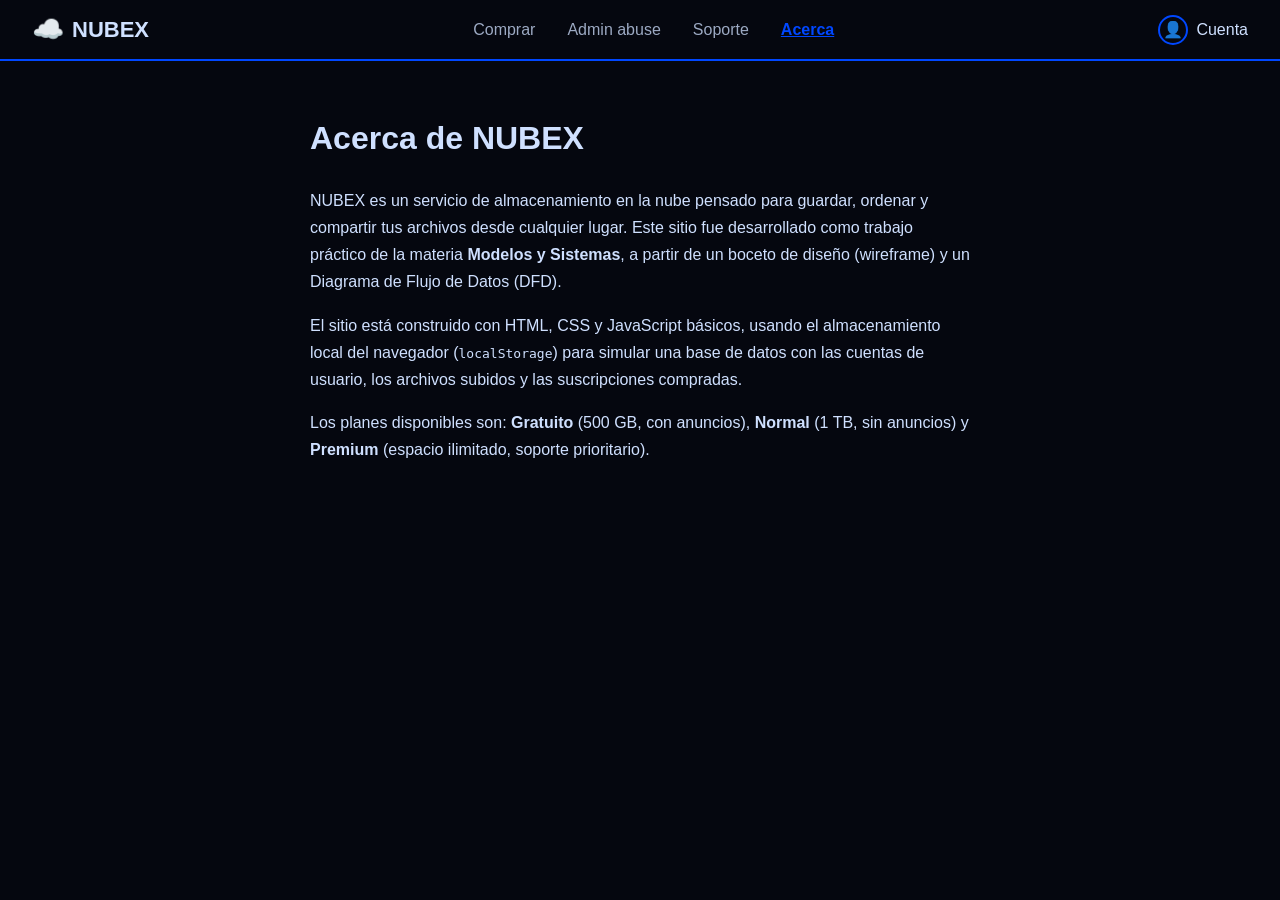
==== commit 0d19c89c: "update acerca.html cambio de titulo prueba" ====
--- a/acerca.html
+++ b/acerca.html
@@ -13,7 +13,7 @@
       </a>
       <div class="navbar-links">
         <a href="comprar.html">Comprar</a>
-        <a href="administrar.html">Administrar</a>
+        <a href="administrar.html">Admin abuse</a>
         <a href="soporte.html">Soporte</a>
         <a href="acerca.html" class="activo">Acerca</a>
       </div>
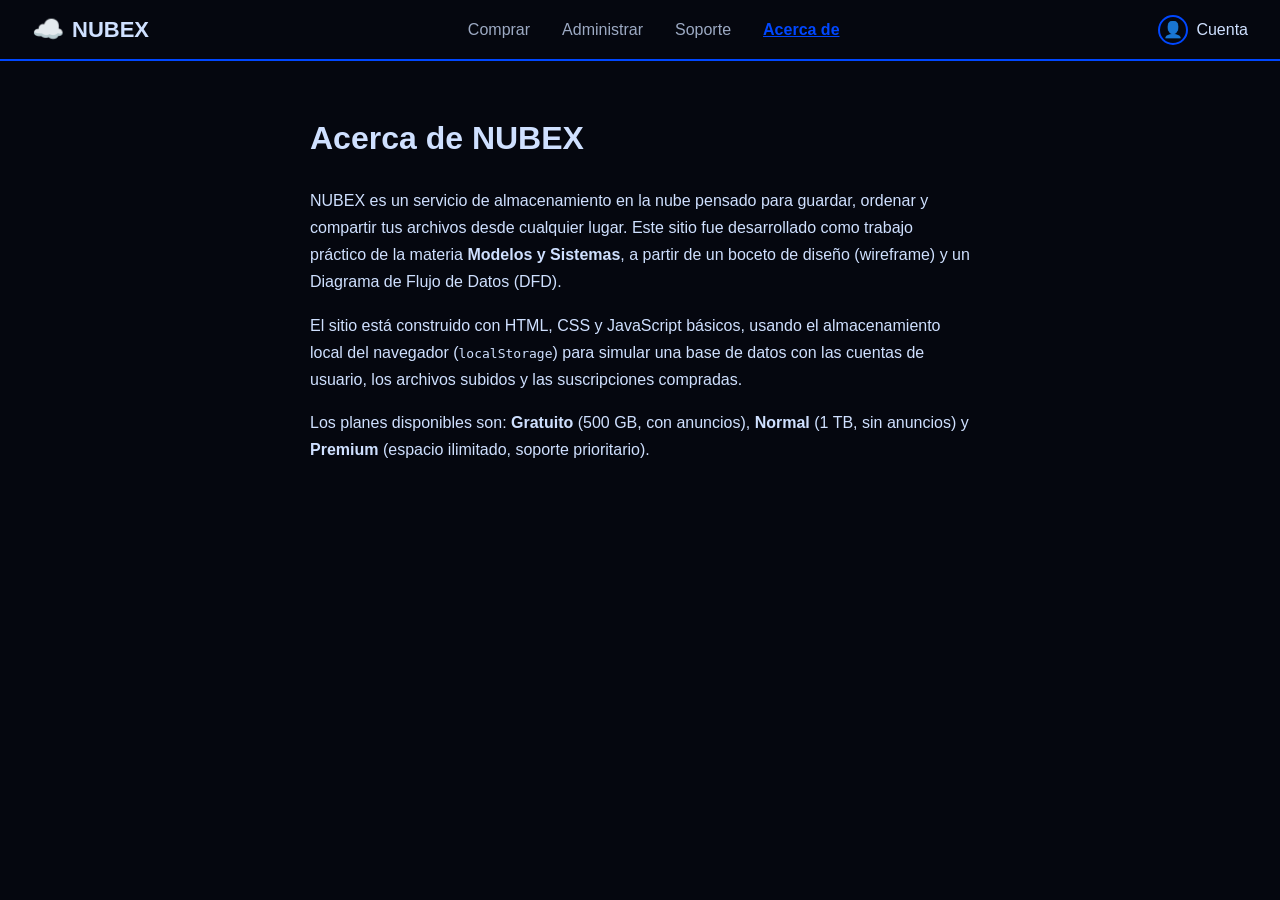
==== commit 3d84a440: "sumarry (required) cambiando los cambios antes de la prueba" ====
--- a/acerca.html
+++ b/acerca.html
@@ -13,9 +13,9 @@
       </a>
       <div class="navbar-links">
         <a href="comprar.html">Comprar</a>
-        <a href="administrar.html">Admin abuse</a>
+        <a href="administrar.html">Administrar</a>
         <a href="soporte.html">Soporte</a>
-        <a href="acerca.html" class="activo">Acerca</a>
+        <a href="acerca.html" class="activo">Acerca de</a>
       </div>
       <a href="login.html" class="navbar-cuenta">
         <span class="icono-usuario">👤</span> Cuenta
